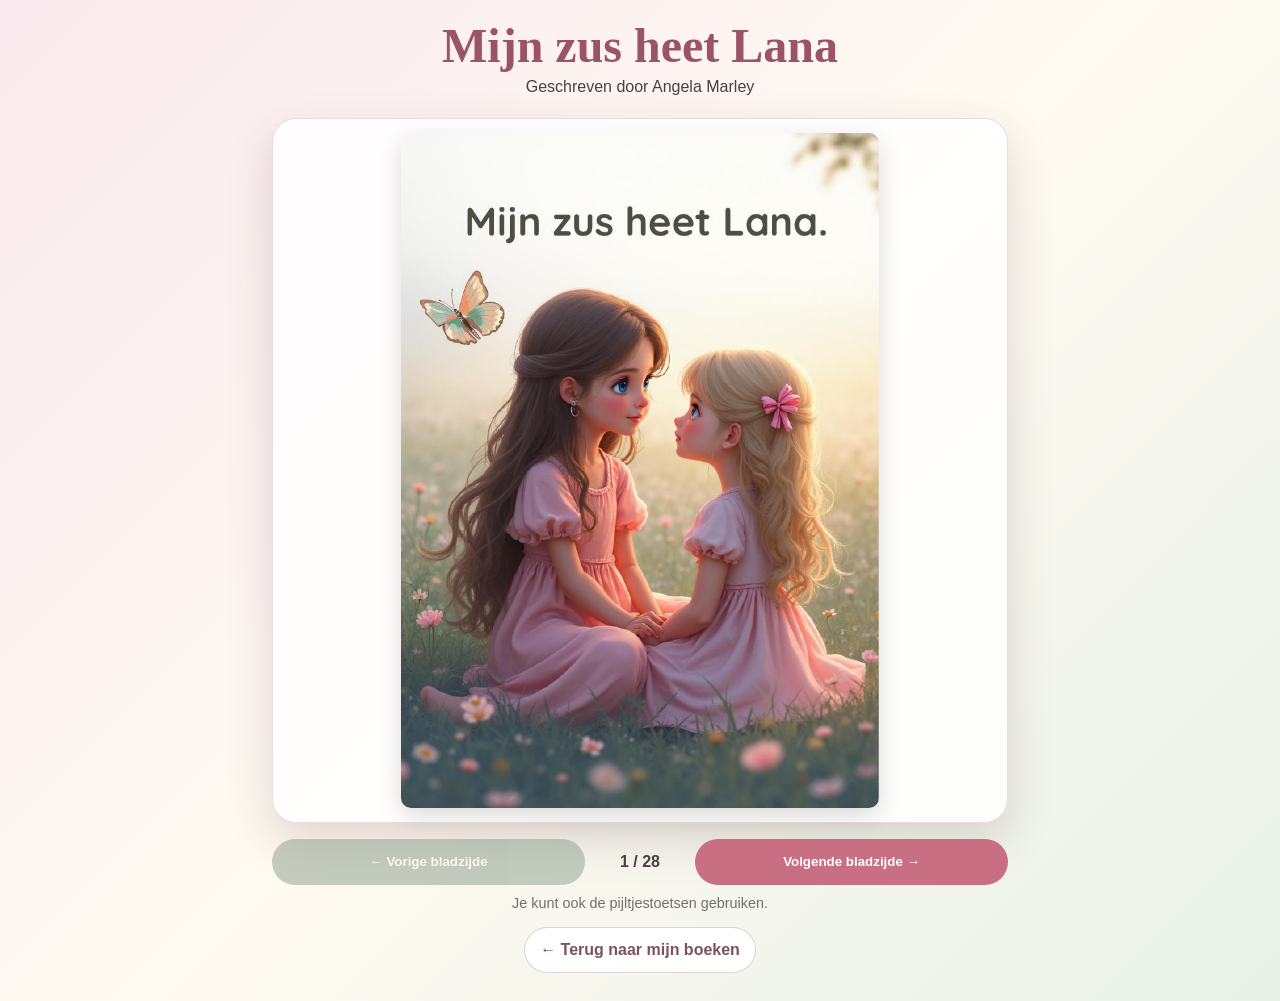
==== boeken/mijn-zus-heet-lana/index.html @ 4661b955 "online boeklezer toegevoegd voor mijn zus heet lana" ====
<!doctype html>
<html lang="nl">
<head>
  <meta charset="utf-8">
  <meta name="viewport" content="width=device-width,initial-scale=1">
  <title>Mijn zus heet Lana | Online lezen</title>
  <style>
    *{box-sizing:border-box}
    body{margin:0;min-height:100vh;font-family:Arial,sans-serif;color:#4b3f43;background:linear-gradient(135deg,#f9e9ee,#fffaf2,#e8f1e7)}
    header{padding:18px 16px 10px;text-align:center}
    h1{margin:0;font-family:Georgia,serif;color:#9b5368;font-size:clamp(1.8rem,5vw,3rem)}
    .subtitle{margin:.3rem 0 0}
    .reader{width:min(760px,96vw);margin:0 auto;padding:12px 12px 28px}
    .page-frame{display:flex;justify-content:center;align-items:center;min-height:55vh;padding:14px;border:1px solid rgba(157,102,116,.22);border-radius:24px;background:rgba(255,255,255,.84);box-shadow:0 18px 45px rgba(91,58,67,.18)}
    #pageImage{display:block;width:auto;max-width:100%;max-height:75vh;border-radius:10px;box-shadow:0 8px 24px rgba(0,0,0,.14)}
    .controls{display:grid;grid-template-columns:1fr auto 1fr;gap:10px;align-items:center;margin-top:16px}
    button,a.back{min-height:46px;padding:11px 15px;border:0;border-radius:999px;font-weight:700;text-decoration:none;cursor:pointer}
    button{color:white;background:#6f8975}
    button:last-child{background:#c96f83}
    button:disabled{opacity:.4;cursor:not-allowed}
    .counter{min-width:90px;text-align:center;font-weight:700}
    .back-row{text-align:center;margin-top:16px}
    a.back{display:inline-flex;align-items:center;color:#7c5260;background:white;border:1px solid rgba(124,82,96,.25)}
    .hint{text-align:center;font-size:.9rem;opacity:.75;margin-top:10px}
    @media(max-width:560px){.controls{grid-template-columns:1fr 1fr}.counter{grid-column:1/-1;grid-row:1}#pageImage{max-height:68vh}}
  </style>
</head>
<body>
  <header>
    <h1>Mijn zus heet Lana</h1>
    <p class="subtitle">Geschreven door Angela Marley</p>
  </header>
  <main class="reader">
    <div class="page-frame">
      <img id="pageImage" src="page-01.jpg" alt="Bladzijde 1 van Mijn zus heet Lana">
    </div>
    <div class="controls">
      <button id="previous" type="button">← Vorige bladzijde</button>
      <div class="counter"><span id="current">1</span> / 28</div>
      <button id="next" type="button">Volgende bladzijde →</button>
    </div>
    <p class="hint">Je kunt ook de pijltjestoetsen gebruiken.</p>
    <div class="back-row"><a class="back" href="../../index.html#boeken">← Terug naar mijn boeken</a></div>
  </main>
  <script>
    const totalPages=28;
    let currentPage=1;
    const image=document.getElementById('pageImage');
    const current=document.getElementById('current');
    const previous=document.getElementById('previous');
    const next=document.getElementById('next');
    const filename=page=>`page-${String(page).padStart(2,'0')}.jpg`;
    function showPage(page){
      currentPage=Math.max(1,Math.min(totalPages,page));
      image.src=filename(currentPage);
      image.alt=`Bladzijde ${currentPage} van Mijn zus heet Lana`;
      current.textContent=currentPage;
      previous.disabled=currentPage===1;
      next.disabled=currentPage===totalPages;
      if(currentPage<totalPages){const preload=new Image();preload.src=filename(currentPage+1)}
      window.scrollTo({top:0,behavior:'smooth'});
    }
    previous.addEventListener('click',()=>showPage(currentPage-1));
    next.addEventListener('click',()=>showPage(currentPage+1));
    document.addEventListener('keydown',event=>{
      if(event.key==='ArrowLeft')showPage(currentPage-1);
      if(event.key==='ArrowRight')showPage(currentPage+1);
    });
    showPage(1);
  </script>
</body>
</html>
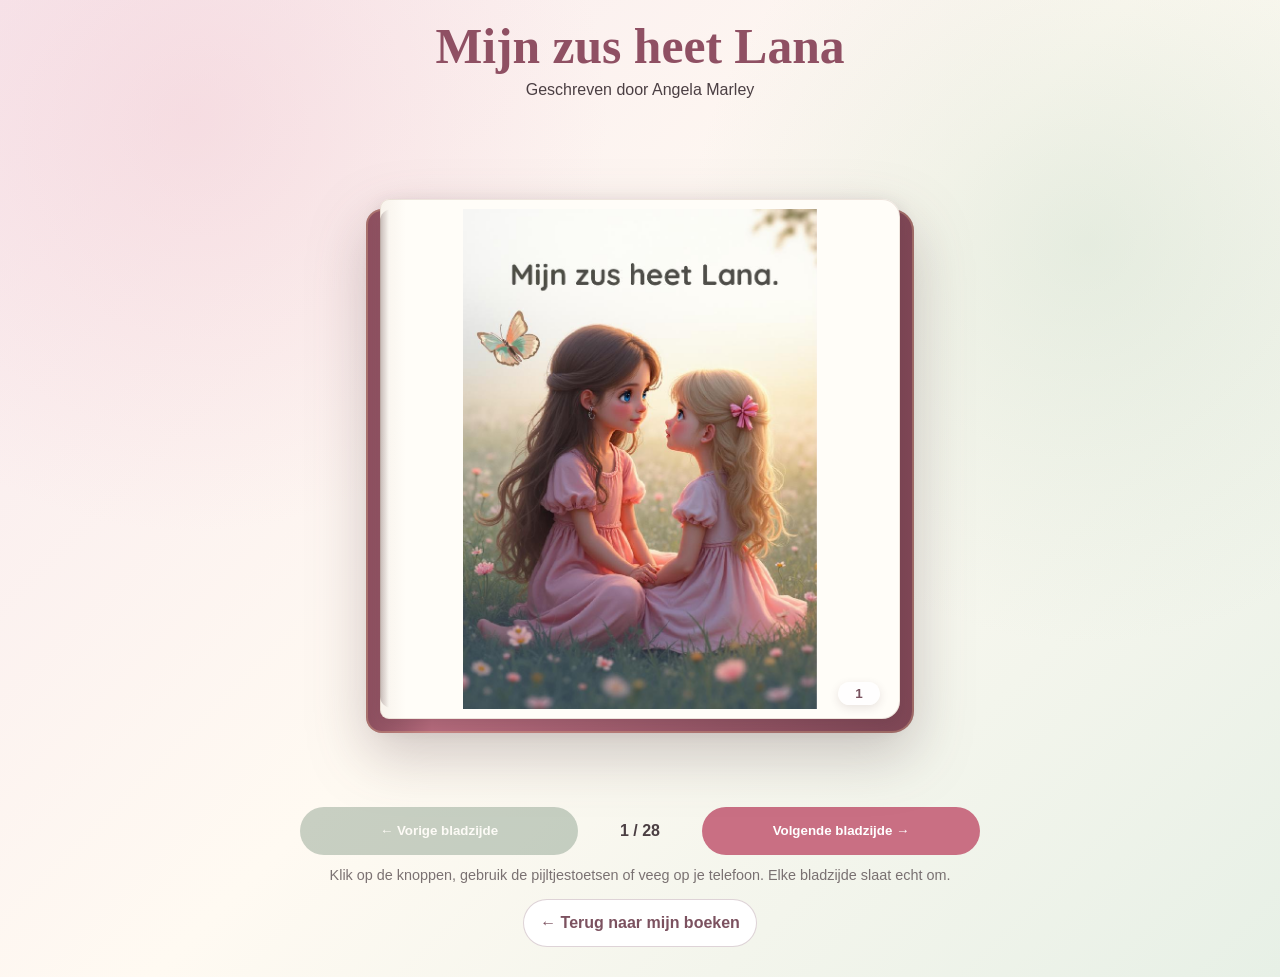
==== commit c322a021: "boeklezer met bladeranimatie toegevoegd" ====
--- a/boeken/mijn-zus-heet-lana/index.html
+++ b/boeken/mijn-zus-heet-lana/index.html
@@ -6,67 +6,55 @@
   <title>Mijn zus heet Lana | Online lezen</title>
   <style>
     *{box-sizing:border-box}
-    body{margin:0;min-height:100vh;font-family:Arial,sans-serif;color:#4b3f43;background:linear-gradient(135deg,#f9e9ee,#fffaf2,#e8f1e7)}
-    header{padding:18px 16px 10px;text-align:center}
-    h1{margin:0;font-family:Georgia,serif;color:#9b5368;font-size:clamp(1.8rem,5vw,3rem)}
-    .subtitle{margin:.3rem 0 0}
-    .reader{width:min(760px,96vw);margin:0 auto;padding:12px 12px 28px}
-    .page-frame{display:flex;justify-content:center;align-items:center;min-height:55vh;padding:14px;border:1px solid rgba(157,102,116,.22);border-radius:24px;background:rgba(255,255,255,.84);box-shadow:0 18px 45px rgba(91,58,67,.18)}
-    #pageImage{display:block;width:auto;max-width:100%;max-height:75vh;border-radius:10px;box-shadow:0 8px 24px rgba(0,0,0,.14)}
-    .controls{display:grid;grid-template-columns:1fr auto 1fr;gap:10px;align-items:center;margin-top:16px}
-    button,a.back{min-height:46px;padding:11px 15px;border:0;border-radius:999px;font-weight:700;text-decoration:none;cursor:pointer}
-    button{color:white;background:#6f8975}
-    button:last-child{background:#c96f83}
-    button:disabled{opacity:.4;cursor:not-allowed}
-    .counter{min-width:90px;text-align:center;font-weight:700}
-    .back-row{text-align:center;margin-top:16px}
+    :root{--rose:#c96f83;--deep:#8f5063;--sage:#6f8975;--paper:#fffdf8;--ink:#4b3f43}
+    body{margin:0;min-height:100vh;font-family:Arial,sans-serif;color:var(--ink);background:radial-gradient(circle at 15% 12%,rgba(238,190,202,.35),transparent 26rem),radial-gradient(circle at 85% 25%,rgba(190,214,193,.35),transparent 25rem),linear-gradient(135deg,#f8e8ed,#fffaf2,#e7f0e6);overflow-x:hidden}
+    header{padding:18px 16px 6px;text-align:center}
+    h1{margin:0;color:var(--deep);font-family:Georgia,serif;font-size:clamp(1.9rem,5vw,3.1rem)}
+    .subtitle{margin:.35rem 0 0}
+    .reader{width:min(900px,96vw);margin:0 auto;padding:12px 12px 30px}
+    .book-stage{position:relative;perspective:1800px;min-height:min(76vh,760px);display:flex;align-items:center;justify-content:center;padding:20px 10px}
+    .book{position:relative;width:min(520px,88vw);aspect-ratio:1/1;transform-style:preserve-3d;filter:drop-shadow(0 22px 28px rgba(73,47,54,.25))}
+    .book::before{content:"";position:absolute;z-index:-1;left:-14px;right:-14px;top:10px;bottom:-14px;border-radius:16px 22px 22px 16px;background:linear-gradient(90deg,#8c4f5f,#b96d7f 12%,#7f4756);box-shadow:inset 0 0 0 2px rgba(255,215,150,.25)}
+    .book::after{content:"";position:absolute;z-index:5;top:2%;bottom:2%;left:0;width:18px;pointer-events:none;background:linear-gradient(90deg,rgba(69,40,46,.28),rgba(255,255,255,.08),transparent);border-radius:12px 0 0 12px}
+    .page{position:absolute;inset:0;display:flex;align-items:center;justify-content:center;padding:10px;border-radius:9px 18px 18px 9px;background:linear-gradient(90deg,rgba(165,121,87,.08),transparent 5%),var(--paper);box-shadow:inset 0 0 0 1px rgba(150,105,83,.16),0 7px 18px rgba(50,30,35,.16);transform-origin:left center;transform-style:preserve-3d;backface-visibility:hidden;overflow:hidden}
+    .page img{display:block;width:100%;height:100%;object-fit:contain;border-radius:6px 13px 13px 6px;user-select:none;-webkit-user-drag:none}
+    .page.turn-next{animation:turnNext .72s cubic-bezier(.55,.05,.2,1) forwards;z-index:10}
+    .page.turn-prev{transform:rotateY(-180deg);animation:turnPrev .72s cubic-bezier(.55,.05,.2,1) forwards;z-index:10}
+    @keyframes turnNext{0%{transform:rotateY(0deg)}45%{box-shadow:-22px 8px 30px rgba(40,23,28,.28)}100%{transform:rotateY(-180deg)}}
+    @keyframes turnPrev{0%{transform:rotateY(-180deg)}55%{box-shadow:-22px 8px 30px rgba(40,23,28,.28)}100%{transform:rotateY(0deg)}}
+    .page-number{position:absolute;right:20px;bottom:14px;z-index:20;min-width:42px;padding:4px 9px;border-radius:999px;text-align:center;font-weight:700;font-size:.84rem;color:#78515e;background:rgba(255,255,255,.83);box-shadow:0 3px 10px rgba(70,44,51,.12)}
+    .controls{display:grid;grid-template-columns:1fr auto 1fr;gap:12px;align-items:center;width:min(680px,100%);margin:6px auto 0}
+    button,a.back{min-height:48px;padding:11px 16px;border:0;border-radius:999px;font-weight:700;text-decoration:none;cursor:pointer;transition:transform .18s ease,filter .18s ease}
+    button:hover:not(:disabled),a.back:hover{transform:translateY(-2px);filter:brightness(1.04)}
+    button{color:white;background:var(--sage)}button:last-child{background:var(--rose)}button:disabled{opacity:.38;cursor:not-allowed}
+    .counter{min-width:100px;text-align:center;font-weight:700}.hint{margin:12px 0 0;text-align:center;font-size:.9rem;opacity:.72}.back-row{text-align:center;margin-top:16px}
     a.back{display:inline-flex;align-items:center;color:#7c5260;background:white;border:1px solid rgba(124,82,96,.25)}
-    .hint{text-align:center;font-size:.9rem;opacity:.75;margin-top:10px}
-    @media(max-width:560px){.controls{grid-template-columns:1fr 1fr}.counter{grid-column:1/-1;grid-row:1}#pageImage{max-height:68vh}}
+    @media(max-width:600px){.book-stage{min-height:64vh;padding:8px 4px}.book{width:min(92vw,470px)}.controls{grid-template-columns:1fr 1fr}.counter{grid-column:1/-1;grid-row:1}.page-number{right:14px;bottom:10px}}
+    @media(prefers-reduced-motion:reduce){.page.turn-next,.page.turn-prev{animation-duration:.01ms}*{scroll-behavior:auto!important}}
   </style>
 </head>
 <body>
-  <header>
-    <h1>Mijn zus heet Lana</h1>
-    <p class="subtitle">Geschreven door Angela Marley</p>
-  </header>
+  <header><h1>Mijn zus heet Lana</h1><p class="subtitle">Geschreven door Angela Marley</p></header>
   <main class="reader">
-    <div class="page-frame">
-      <img id="pageImage" src="page-01.jpg" alt="Bladzijde 1 van Mijn zus heet Lana">
-    </div>
-    <div class="controls">
-      <button id="previous" type="button">← Vorige bladzijde</button>
-      <div class="counter"><span id="current">1</span> / 28</div>
-      <button id="next" type="button">Volgende bladzijde →</button>
-    </div>
-    <p class="hint">Je kunt ook de pijltjestoetsen gebruiken.</p>
+    <section class="book-stage" aria-label="Digitale boeklezer">
+      <div class="book" id="book"><div class="page" id="page"><img id="pageImage" src="page-01.jpg" alt="Bladzijde 1 van Mijn zus heet Lana"><span class="page-number">1</span></div></div>
+    </section>
+    <div class="controls"><button id="previous" type="button">← Vorige bladzijde</button><div class="counter"><span id="current">1</span> / 28</div><button id="next" type="button">Volgende bladzijde →</button></div>
+    <p class="hint">Klik op de knoppen, gebruik de pijltjestoetsen of veeg op je telefoon. Elke bladzijde slaat echt om.</p>
     <div class="back-row"><a class="back" href="../../index.html#boeken">← Terug naar mijn boeken</a></div>
   </main>
   <script>
-    const totalPages=28;
-    let currentPage=1;
-    const image=document.getElementById('pageImage');
-    const current=document.getElementById('current');
-    const previous=document.getElementById('previous');
-    const next=document.getElementById('next');
-    const filename=page=>`page-${String(page).padStart(2,'0')}.jpg`;
-    function showPage(page){
-      currentPage=Math.max(1,Math.min(totalPages,page));
-      image.src=filename(currentPage);
-      image.alt=`Bladzijde ${currentPage} van Mijn zus heet Lana`;
-      current.textContent=currentPage;
-      previous.disabled=currentPage===1;
-      next.disabled=currentPage===totalPages;
-      if(currentPage<totalPages){const preload=new Image();preload.src=filename(currentPage+1)}
-      window.scrollTo({top:0,behavior:'smooth'});
-    }
-    previous.addEventListener('click',()=>showPage(currentPage-1));
-    next.addEventListener('click',()=>showPage(currentPage+1));
-    document.addEventListener('keydown',event=>{
-      if(event.key==='ArrowLeft')showPage(currentPage-1);
-      if(event.key==='ArrowRight')showPage(currentPage+1);
-    });
-    showPage(1);
+    const totalPages=28;let currentPage=1;let busy=false;
+    const book=document.getElementById('book');let page=document.getElementById('page');
+    const current=document.getElementById('current'),previous=document.getElementById('previous'),next=document.getElementById('next');
+    const filename=n=>`page-${String(n).padStart(2,'0')}.jpg`;
+    function updateControls(){current.textContent=currentPage;previous.disabled=busy||currentPage===1;next.disabled=busy||currentPage===totalPages}
+    function makePage(n){const el=document.createElement('div');el.className='page';el.innerHTML=`<img src="${filename(n)}" alt="Bladzijde ${n} van Mijn zus heet Lana"><span class="page-number">${n}</span>`;return el}
+    function turn(direction){if(busy)return;const target=currentPage+direction;if(target<1||target>totalPages)return;busy=true;updateControls();const incoming=makePage(target);book.appendChild(incoming);if(direction>0){incoming.style.zIndex='1';page.style.zIndex='10';page.classList.add('turn-next')}else{incoming.style.zIndex='10';incoming.classList.add('turn-prev');page.style.zIndex='1'}setTimeout(()=>{page.remove();page=incoming;page.classList.remove('turn-next','turn-prev');page.style.transform='';page.style.zIndex='';currentPage=target;busy=false;updateControls();if(currentPage<totalPages){const i=new Image();i.src=filename(currentPage+1)}if(currentPage>1){const i=new Image();i.src=filename(currentPage-1)}},740)}
+    previous.addEventListener('click',()=>turn(-1));next.addEventListener('click',()=>turn(1));
+    document.addEventListener('keydown',e=>{if(e.key==='ArrowLeft')turn(-1);if(e.key==='ArrowRight')turn(1)});
+    let touchStartX=null;book.addEventListener('touchstart',e=>{touchStartX=e.changedTouches[0].clientX},{passive:true});book.addEventListener('touchend',e=>{if(touchStartX===null)return;const d=e.changedTouches[0].clientX-touchStartX;if(Math.abs(d)>45)turn(d<0?1:-1);touchStartX=null},{passive:true});
+    updateControls();
   </script>
 </body>
-</html>+</html>
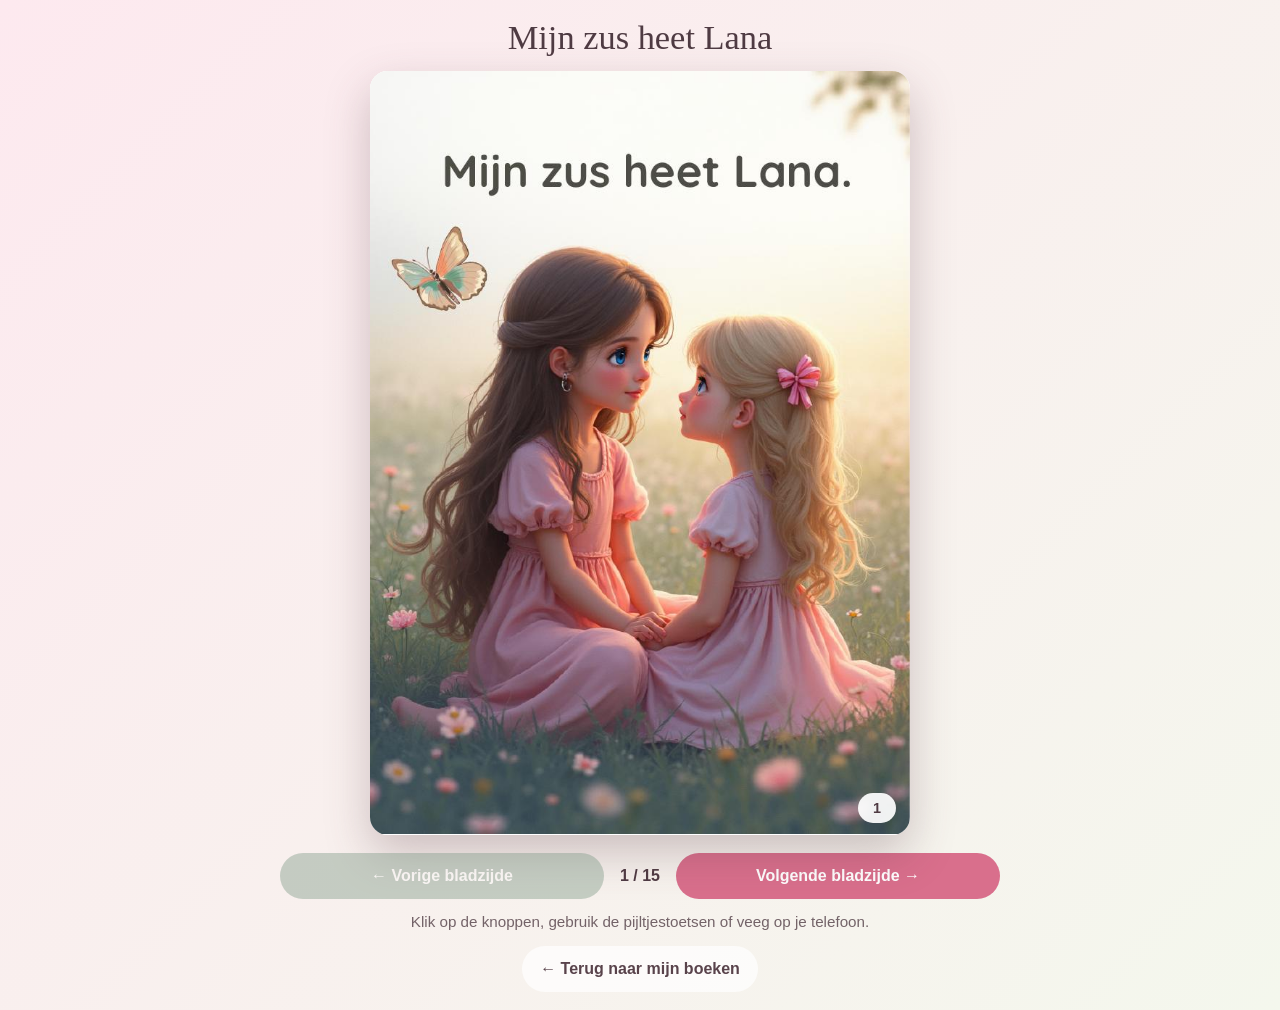
==== commit e333b2de: "lana zonder vlinder pagina" ====
--- a/boeken/mijn-zus-heet-lana/index.html
+++ b/boeken/mijn-zus-heet-lana/index.html
@@ -5,55 +5,216 @@
   <meta name="viewport" content="width=device-width,initial-scale=1">
   <title>Mijn zus heet Lana | Online lezen</title>
   <style>
-    *{box-sizing:border-box}
-    :root{--rose:#c96f83;--deep:#8f5063;--sage:#6f8975;--paper:#fffdf8;--ink:#4b3f43}
-    body{margin:0;min-height:100vh;font-family:Arial,sans-serif;color:var(--ink);background:radial-gradient(circle at 15% 12%,rgba(238,190,202,.35),transparent 26rem),radial-gradient(circle at 85% 25%,rgba(190,214,193,.35),transparent 25rem),linear-gradient(135deg,#f8e8ed,#fffaf2,#e7f0e6);overflow-x:hidden}
-    header{padding:18px 16px 6px;text-align:center}
-    h1{margin:0;color:var(--deep);font-family:Georgia,serif;font-size:clamp(1.9rem,5vw,3.1rem)}
-    .subtitle{margin:.35rem 0 0}
-    .reader{width:min(900px,96vw);margin:0 auto;padding:12px 12px 30px}
-    .book-stage{position:relative;perspective:1800px;min-height:min(76vh,760px);display:flex;align-items:center;justify-content:center;padding:20px 10px}
-    .book{position:relative;width:min(520px,88vw);aspect-ratio:1/1;transform-style:preserve-3d;filter:drop-shadow(0 22px 28px rgba(73,47,54,.25))}
-    .book::before{content:"";position:absolute;z-index:-1;left:-14px;right:-14px;top:10px;bottom:-14px;border-radius:16px 22px 22px 16px;background:linear-gradient(90deg,#8c4f5f,#b96d7f 12%,#7f4756);box-shadow:inset 0 0 0 2px rgba(255,215,150,.25)}
-    .book::after{content:"";position:absolute;z-index:5;top:2%;bottom:2%;left:0;width:18px;pointer-events:none;background:linear-gradient(90deg,rgba(69,40,46,.28),rgba(255,255,255,.08),transparent);border-radius:12px 0 0 12px}
-    .page{position:absolute;inset:0;display:flex;align-items:center;justify-content:center;padding:10px;border-radius:9px 18px 18px 9px;background:linear-gradient(90deg,rgba(165,121,87,.08),transparent 5%),var(--paper);box-shadow:inset 0 0 0 1px rgba(150,105,83,.16),0 7px 18px rgba(50,30,35,.16);transform-origin:left center;transform-style:preserve-3d;backface-visibility:hidden;overflow:hidden}
-    .page img{display:block;width:100%;height:100%;object-fit:contain;border-radius:6px 13px 13px 6px;user-select:none;-webkit-user-drag:none}
-    .page.turn-next{animation:turnNext .72s cubic-bezier(.55,.05,.2,1) forwards;z-index:10}
-    .page.turn-prev{transform:rotateY(-180deg);animation:turnPrev .72s cubic-bezier(.55,.05,.2,1) forwards;z-index:10}
-    @keyframes turnNext{0%{transform:rotateY(0deg)}45%{box-shadow:-22px 8px 30px rgba(40,23,28,.28)}100%{transform:rotateY(-180deg)}}
-    @keyframes turnPrev{0%{transform:rotateY(-180deg)}55%{box-shadow:-22px 8px 30px rgba(40,23,28,.28)}100%{transform:rotateY(0deg)}}
-    .page-number{position:absolute;right:20px;bottom:14px;z-index:20;min-width:42px;padding:4px 9px;border-radius:999px;text-align:center;font-weight:700;font-size:.84rem;color:#78515e;background:rgba(255,255,255,.83);box-shadow:0 3px 10px rgba(70,44,51,.12)}
-    .controls{display:grid;grid-template-columns:1fr auto 1fr;gap:12px;align-items:center;width:min(680px,100%);margin:6px auto 0}
-    button,a.back{min-height:48px;padding:11px 16px;border:0;border-radius:999px;font-weight:700;text-decoration:none;cursor:pointer;transition:transform .18s ease,filter .18s ease}
-    button:hover:not(:disabled),a.back:hover{transform:translateY(-2px);filter:brightness(1.04)}
-    button{color:white;background:var(--sage)}button:last-child{background:var(--rose)}button:disabled{opacity:.38;cursor:not-allowed}
-    .counter{min-width:100px;text-align:center;font-weight:700}.hint{margin:12px 0 0;text-align:center;font-size:.9rem;opacity:.72}.back-row{text-align:center;margin-top:16px}
-    a.back{display:inline-flex;align-items:center;color:#7c5260;background:white;border:1px solid rgba(124,82,96,.25)}
-    @media(max-width:600px){.book-stage{min-height:64vh;padding:8px 4px}.book{width:min(92vw,470px)}.controls{grid-template-columns:1fr 1fr}.counter{grid-column:1/-1;grid-row:1}.page-number{right:14px;bottom:10px}}
-    @media(prefers-reduced-motion:reduce){.page.turn-next,.page.turn-prev{animation-duration:.01ms}*{scroll-behavior:auto!important}}
+    * { box-sizing: border-box; }
+    html, body { margin: 0; min-height: 100%; }
+    body {
+      font-family: Arial, Helvetica, sans-serif;
+      background: linear-gradient(135deg, #fde9ef 0%, #f4f7ed 100%);
+      color: #4f3b43;
+      padding: 18px;
+    }
+    .reader {
+      width: min(100%, 720px);
+      margin: 0 auto;
+      text-align: center;
+    }
+    h1 {
+      margin: 0 0 14px;
+      font-family: Georgia, "Times New Roman", serif;
+      font-size: clamp(1.45rem, 4vw, 2.15rem);
+      font-weight: 500;
+    }
+    .book {
+      position: relative;
+      width: min(100%, 540px);
+      aspect-ratio: 210 / 297;
+      margin: 0 auto;
+      perspective: 1800px;
+    }
+    .page-shell {
+      position: absolute;
+      inset: 0;
+      border-radius: 18px;
+      background: #fff;
+      box-shadow: 0 18px 45px rgba(91, 58, 67, .28);
+      overflow: hidden;
+      transform-style: preserve-3d;
+    }
+    .page-shell.turn-next {
+      animation: turnNext .55s ease-in-out;
+      transform-origin: left center;
+    }
+    .page-shell.turn-prev {
+      animation: turnPrev .55s ease-in-out;
+      transform-origin: right center;
+    }
+    @keyframes turnNext {
+      0% { transform: rotateY(0deg); }
+      48% { transform: rotateY(-82deg); }
+      52% { transform: rotateY(-82deg); }
+      100% { transform: rotateY(0deg); }
+    }
+    @keyframes turnPrev {
+      0% { transform: rotateY(0deg); }
+      48% { transform: rotateY(82deg); }
+      52% { transform: rotateY(82deg); }
+      100% { transform: rotateY(0deg); }
+    }
+    #pageImage {
+      width: 100%;
+      height: 100%;
+      display: block;
+      object-fit: contain;
+      background: #fff;
+    }
+    .page-number {
+      position: absolute;
+      right: 14px;
+      bottom: 12px;
+      min-width: 38px;
+      padding: 7px 10px;
+      border-radius: 999px;
+      background: rgba(255,255,255,.92);
+      box-shadow: 0 4px 14px rgba(0,0,0,.12);
+      font-weight: 700;
+      font-size: .9rem;
+    }
+    .controls {
+      display: grid;
+      grid-template-columns: 1fr auto 1fr;
+      gap: 16px;
+      align-items: center;
+      margin-top: 18px;
+    }
+    button, .back-link {
+      border: 0;
+      border-radius: 999px;
+      padding: 14px 18px;
+      font: inherit;
+      font-weight: 700;
+      text-decoration: none;
+      cursor: pointer;
+    }
+    button:first-child { background: #7f9a87; color: white; }
+    button:last-child { background: #d96f8c; color: white; }
+    button:disabled { opacity: .42; cursor: not-allowed; }
+    #counter { font-weight: 700; white-space: nowrap; }
+    .help { margin: 14px 0 0; font-size: .95rem; opacity: .78; }
+    .back-link {
+      display: inline-block;
+      margin-top: 16px;
+      background: rgba(255,255,255,.72);
+      color: #59434b;
+    }
+    @media (max-width: 560px) {
+      body { padding: 10px; }
+      .controls { grid-template-columns: 1fr 1fr; }
+      #counter { grid-column: 1 / -1; grid-row: 1; }
+      button { padding: 13px 10px; }
+    }
+    @media (prefers-reduced-motion: reduce) {
+      .page-shell.turn-next, .page-shell.turn-prev { animation: none; }
+    }
   </style>
 </head>
 <body>
-  <header><h1>Mijn zus heet Lana</h1><p class="subtitle">Geschreven door Angela Marley</p></header>
   <main class="reader">
-    <section class="book-stage" aria-label="Digitale boeklezer">
-      <div class="book" id="book"><div class="page" id="page"><img id="pageImage" src="page-01.jpg" alt="Bladzijde 1 van Mijn zus heet Lana"><span class="page-number">1</span></div></div>
+    <h1>Mijn zus heet Lana</h1>
+
+    <section class="book" aria-label="Online bladerboek">
+      <div class="page-shell" id="pageShell">
+        <img id="pageImage" src="page-01.jpg" alt="Bladzijde 1 van Mijn zus heet Lana">
+        <span class="page-number" id="pageNumber">1</span>
+      </div>
     </section>
-    <div class="controls"><button id="previous" type="button">← Vorige bladzijde</button><div class="counter"><span id="current">1</span> / 28</div><button id="next" type="button">Volgende bladzijde →</button></div>
-    <p class="hint">Klik op de knoppen, gebruik de pijltjestoetsen of veeg op je telefoon. Elke bladzijde slaat echt om.</p>
-    <div class="back-row"><a class="back" href="../../index.html#boeken">← Terug naar mijn boeken</a></div>
+
+    <nav class="controls" aria-label="Bladzijdebediening">
+      <button id="previousButton" type="button">← Vorige bladzijde</button>
+      <span id="counter">1 / 15</span>
+      <button id="nextButton" type="button">Volgende bladzijde →</button>
+    </nav>
+
+    <p class="help">Klik op de knoppen, gebruik de pijltjestoetsen of veeg op je telefoon.</p>
+    <a class="back-link" href="../../index.html#boeken">← Terug naar mijn boeken</a>
   </main>
+
   <script>
-    const totalPages=28;let currentPage=1;let busy=false;
-    const book=document.getElementById('book');let page=document.getElementById('page');
-    const current=document.getElementById('current'),previous=document.getElementById('previous'),next=document.getElementById('next');
-    const filename=n=>`page-${String(n).padStart(2,'0')}.jpg`;
-    function updateControls(){current.textContent=currentPage;previous.disabled=busy||currentPage===1;next.disabled=busy||currentPage===totalPages}
-    function makePage(n){const el=document.createElement('div');el.className='page';el.innerHTML=`<img src="${filename(n)}" alt="Bladzijde ${n} van Mijn zus heet Lana"><span class="page-number">${n}</span>`;return el}
-    function turn(direction){if(busy)return;const target=currentPage+direction;if(target<1||target>totalPages)return;busy=true;updateControls();const incoming=makePage(target);book.appendChild(incoming);if(direction>0){incoming.style.zIndex='1';page.style.zIndex='10';page.classList.add('turn-next')}else{incoming.style.zIndex='10';incoming.classList.add('turn-prev');page.style.zIndex='1'}setTimeout(()=>{page.remove();page=incoming;page.classList.remove('turn-next','turn-prev');page.style.transform='';page.style.zIndex='';currentPage=target;busy=false;updateControls();if(currentPage<totalPages){const i=new Image();i.src=filename(currentPage+1)}if(currentPage>1){const i=new Image();i.src=filename(currentPage-1)}},740)}
-    previous.addEventListener('click',()=>turn(-1));next.addEventListener('click',()=>turn(1));
-    document.addEventListener('keydown',e=>{if(e.key==='ArrowLeft')turn(-1);if(e.key==='ArrowRight')turn(1)});
-    let touchStartX=null;book.addEventListener('touchstart',e=>{touchStartX=e.changedTouches[0].clientX},{passive:true});book.addEventListener('touchend',e=>{if(touchStartX===null)return;const d=e.changedTouches[0].clientX-touchStartX;if(Math.abs(d)>45)turn(d<0?1:-1);touchStartX=null},{passive:true});
+    const pages = [
+      "page-01.jpg",
+      "page-02.jpg",
+      "page-04.jpg",
+      "page-06.jpg",
+      "page-08.jpg",
+      "page-10.jpg",
+      "page-12.jpg",
+      "page-14.jpg",
+      "page-16.jpg",
+      "page-18.jpg",
+      "page-20.jpg",
+      "page-22.jpg",
+      "page-24.jpg",
+      "page-26.jpg",
+      "page-28.jpg"
+    ];
+
+    const pageImage = document.getElementById("pageImage");
+    const pageShell = document.getElementById("pageShell");
+    const pageNumber = document.getElementById("pageNumber");
+    const counter = document.getElementById("counter");
+    const previousButton = document.getElementById("previousButton");
+    const nextButton = document.getElementById("nextButton");
+
+    let currentIndex = 0;
+    let isTurning = false;
+    let touchStartX = null;
+
+    function updateControls() {
+      pageNumber.textContent = String(currentIndex + 1);
+      counter.textContent = `${currentIndex + 1} / ${pages.length}`;
+      previousButton.disabled = currentIndex === 0;
+      nextButton.disabled = currentIndex === pages.length - 1;
+    }
+
+    function showPage(newIndex, direction) {
+      if (isTurning || newIndex < 0 || newIndex >= pages.length || newIndex === currentIndex) return;
+      isTurning = true;
+
+      const animationClass = direction === "previous" ? "turn-prev" : "turn-next";
+      pageShell.classList.add(animationClass);
+
+      window.setTimeout(() => {
+        currentIndex = newIndex;
+        pageImage.src = pages[currentIndex];
+        pageImage.alt = `Bladzijde ${currentIndex + 1} van Mijn zus heet Lana`;
+        updateControls();
+      }, 275);
+
+      window.setTimeout(() => {
+        pageShell.classList.remove(animationClass);
+        isTurning = false;
+      }, 560);
+    }
+
+    previousButton.addEventListener("click", () => showPage(currentIndex - 1, "previous"));
+    nextButton.addEventListener("click", () => showPage(currentIndex + 1, "next"));
+
+    document.addEventListener("keydown", event => {
+      if (event.key === "ArrowLeft") showPage(currentIndex - 1, "previous");
+      if (event.key === "ArrowRight") showPage(currentIndex + 1, "next");
+    });
+
+    pageShell.addEventListener("touchstart", event => {
+      touchStartX = event.changedTouches[0].clientX;
+    }, { passive: true });
+
+    pageShell.addEventListener("touchend", event => {
+      if (touchStartX === null) return;
+      const distance = event.changedTouches[0].clientX - touchStartX;
+      if (distance > 45) showPage(currentIndex - 1, "previous");
+      if (distance < -45) showPage(currentIndex + 1, "next");
+      touchStartX = null;
+    }, { passive: true });
+
     updateControls();
   </script>
 </body>
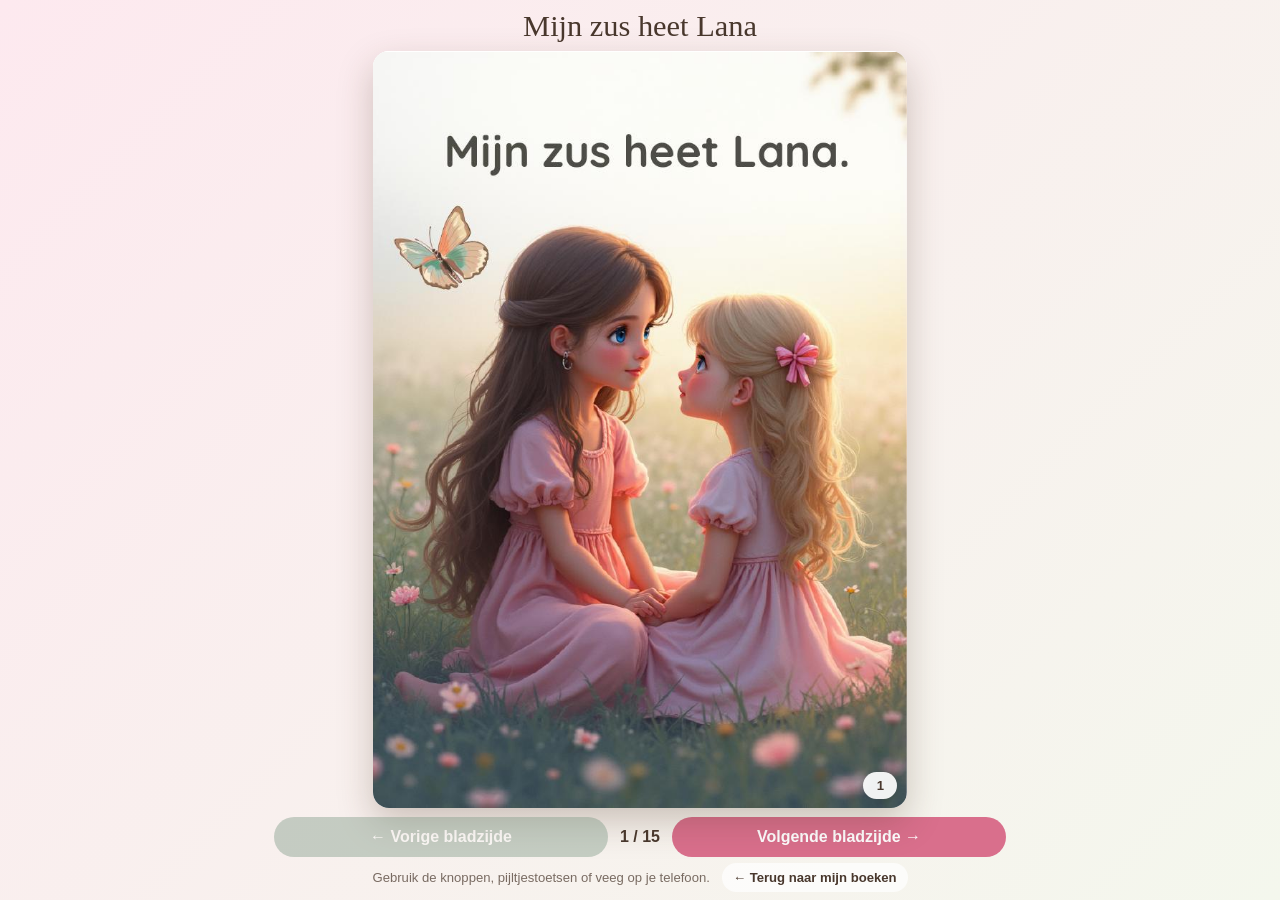
==== commit 024d53ec: "Update index.html" ====
--- a/boeken/mijn-zus-heet-lana/index.html
+++ b/boeken/mijn-zus-heet-lana/index.html
@@ -1,145 +1,140 @@
 <!doctype html>
 <html lang="nl">
 <head>
-  <meta charset="utf-8">
-  <meta name="viewport" content="width=device-width,initial-scale=1">
-  <title>Mijn zus heet Lana | Online lezen</title>
-  <style>
-    * { box-sizing: border-box; }
-    html, body { margin: 0; min-height: 100%; }
-    body {
-      font-family: Arial, Helvetica, sans-serif;
-      background: linear-gradient(135deg, #fde9ef 0%, #f4f7ed 100%);
-      color: #4f3b43;
-      padding: 18px;
-    }
-    .reader {
-      width: min(100%, 720px);
-      margin: 0 auto;
-      text-align: center;
-    }
-    h1 {
-      margin: 0 0 14px;
-      font-family: Georgia, "Times New Roman", serif;
-      font-size: clamp(1.45rem, 4vw, 2.15rem);
-      font-weight: 500;
-    }
-    .book {
-      position: relative;
-      width: min(100%, 540px);
-      aspect-ratio: 210 / 297;
-      margin: 0 auto;
-      perspective: 1800px;
-    }
-    .page-shell {
-      position: absolute;
-      inset: 0;
-      border-radius: 18px;
-      background: #fff;
-      box-shadow: 0 18px 45px rgba(91, 58, 67, .28);
-      overflow: hidden;
-      transform-style: preserve-3d;
-    }
-    .page-shell.turn-next {
-      animation: turnNext .55s ease-in-out;
-      transform-origin: left center;
-    }
-    .page-shell.turn-prev {
-      animation: turnPrev .55s ease-in-out;
-      transform-origin: right center;
-    }
-    @keyframes turnNext {
-      0% { transform: rotateY(0deg); }
-      48% { transform: rotateY(-82deg); }
-      52% { transform: rotateY(-82deg); }
-      100% { transform: rotateY(0deg); }
-    }
-    @keyframes turnPrev {
-      0% { transform: rotateY(0deg); }
-      48% { transform: rotateY(82deg); }
-      52% { transform: rotateY(82deg); }
-      100% { transform: rotateY(0deg); }
-    }
-    #pageImage {
-      width: 100%;
-      height: 100%;
-      display: block;
-      object-fit: contain;
-      background: #fff;
-    }
-    .page-number {
-      position: absolute;
-      right: 14px;
-      bottom: 12px;
-      min-width: 38px;
-      padding: 7px 10px;
-      border-radius: 999px;
-      background: rgba(255,255,255,.92);
-      box-shadow: 0 4px 14px rgba(0,0,0,.12);
-      font-weight: 700;
-      font-size: .9rem;
-    }
-    .controls {
-      display: grid;
-      grid-template-columns: 1fr auto 1fr;
-      gap: 16px;
-      align-items: center;
-      margin-top: 18px;
-    }
-    button, .back-link {
-      border: 0;
-      border-radius: 999px;
-      padding: 14px 18px;
-      font: inherit;
-      font-weight: 700;
-      text-decoration: none;
-      cursor: pointer;
-    }
-    button:first-child { background: #7f9a87; color: white; }
-    button:last-child { background: #d96f8c; color: white; }
-    button:disabled { opacity: .42; cursor: not-allowed; }
-    #counter { font-weight: 700; white-space: nowrap; }
-    .help { margin: 14px 0 0; font-size: .95rem; opacity: .78; }
-    .back-link {
-      display: inline-block;
-      margin-top: 16px;
-      background: rgba(255,255,255,.72);
-      color: #59434b;
-    }
-    @media (max-width: 560px) {
-      body { padding: 10px; }
-      .controls { grid-template-columns: 1fr 1fr; }
-      #counter { grid-column: 1 / -1; grid-row: 1; }
-      button { padding: 13px 10px; }
-    }
-    @media (prefers-reduced-motion: reduce) {
-      .page-shell.turn-next, .page-shell.turn-prev { animation: none; }
-    }
-  </style>
+<meta charset="utf-8">
+<meta name="viewport" content="width=device-width,initial-scale=1">
+<title>Mijn zus heet Lana | Online lezen</title>
+<style>
+*{box-sizing:border-box}
+html,body{margin:0;min-height:100%;overflow:hidden}
+body{
+  font-family:Arial,Helvetica,sans-serif;
+  background:linear-gradient(135deg,#fde9ef,#f4f7ed);
+  color:#49382d;
+}
+.reader{
+  height:100svh;
+  width:min(100%,760px);
+  margin:0 auto;
+  padding:10px 14px 8px;
+  display:flex;
+  flex-direction:column;
+  text-align:center;
+}
+h1{
+  margin:0 0 8px;
+  font-family:Georgia,"Times New Roman",serif;
+  font-size:clamp(1.25rem,3.2vw,1.9rem);
+  font-weight:500;
+  line-height:1.1;
+  flex:0 0 auto;
+}
+.book-area{
+  flex:1 1 auto;
+  min-height:0;
+  display:flex;
+  align-items:center;
+  justify-content:center;
+}
+.book{
+  position:relative;
+  height:100%;
+  max-height:100%;
+  aspect-ratio:210/297;
+  max-width:100%;
+  perspective:1800px;
+}
+.page-shell{
+  position:absolute;
+  inset:0;
+  border-radius:16px;
+  background:#fff;
+  box-shadow:0 14px 35px rgba(74,50,32,.25);
+  overflow:hidden;
+  transform-style:preserve-3d;
+}
+.page-shell.turn-next{animation:turnNext .55s ease-in-out;transform-origin:left center}
+.page-shell.turn-prev{animation:turnPrev .55s ease-in-out;transform-origin:right center}
+@keyframes turnNext{0%{transform:rotateY(0)}48%{transform:rotateY(-82deg)}52%{transform:rotateY(-82deg)}100%{transform:rotateY(0)}}
+@keyframes turnPrev{0%{transform:rotateY(0)}48%{transform:rotateY(82deg)}52%{transform:rotateY(82deg)}100%{transform:rotateY(0)}}
+#pageImage{width:100%;height:100%;display:block;object-fit:contain;background:#fff}
+.page-number{
+  position:absolute;right:10px;bottom:9px;min-width:34px;padding:6px 9px;
+  border-radius:999px;background:rgba(255,255,255,.92);
+  box-shadow:0 3px 10px rgba(0,0,0,.12);font-weight:700;font-size:.82rem;
+}
+.controls{
+  flex:0 0 auto;
+  display:grid;
+  grid-template-columns:1fr auto 1fr;
+  gap:12px;
+  align-items:center;
+  margin-top:9px;
+}
+button,.back-link{
+  border:0;border-radius:999px;padding:11px 14px;
+  font:inherit;font-weight:700;text-decoration:none;cursor:pointer;
+}
+button:first-child{background:#7f9a87;color:#fff}
+button:last-child{background:#d96f8c;color:#fff}
+button:disabled{opacity:.42;cursor:not-allowed}
+#counter{font-weight:700;white-space:nowrap}
+.footer-line{
+  flex:0 0 auto;
+  display:flex;
+  justify-content:center;
+  align-items:center;
+  gap:12px;
+  margin-top:6px;
+  font-size:.82rem;
+}
+.help{margin:0;opacity:.72}
+.back-link{padding:7px 11px;background:rgba(255,255,255,.72);color:#49382d}
+@media(max-width:560px){
+  .reader{padding:7px 8px 6px}
+  h1{font-size:1.2rem;margin-bottom:5px}
+  .controls{grid-template-columns:1fr 1fr;gap:8px;margin-top:6px}
+  #counter{grid-column:1/-1;grid-row:1}
+  button{padding:10px 8px;font-size:.9rem}
+  .footer-line{margin-top:4px}
+  .help{display:none}
+  .back-link{font-size:.8rem}
+}
+@media(max-height:650px){
+  h1{font-size:1.15rem}
+  .controls{margin-top:5px}
+  button{padding:9px 10px}
+  .footer-line{margin-top:3px}
+  .help{display:none}
+}
+@media(prefers-reduced-motion:reduce){
+  .page-shell.turn-next,.page-shell.turn-prev{animation:none}
+}
+</style>
 </head>
 <body>
-  <main class="reader">
-    <h1>Mijn zus heet Lana</h1>
-
-    <section class="book" aria-label="Online bladerboek">
-      <div class="page-shell" id="pageShell">
-        <img id="pageImage" src="page-01.jpg" alt="Bladzijde 1 van Mijn zus heet Lana">
-        <span class="page-number" id="pageNumber">1</span>
-      </div>
-    </section>
-
-    <nav class="controls" aria-label="Bladzijdebediening">
-      <button id="previousButton" type="button">← Vorige bladzijde</button>
-      <span id="counter">1 / 15</span>
-      <button id="nextButton" type="button">Volgende bladzijde →</button>
-    </nav>
-
-    <p class="help">Klik op de knoppen, gebruik de pijltjestoetsen of veeg op je telefoon.</p>
-    <a class="back-link" href="../../index.html#boeken">← Terug naar mijn boeken</a>
-  </main>
-
-  <script>
-    const pages = [
+<main class="reader">
+<h1>Mijn zus heet Lana</h1>
+<div class="book-area">
+  <section class="book" aria-label="Online bladerboek">
+    <div class="page-shell" id="pageShell">
+      <img id="pageImage" src="page-01.jpg" alt="Bladzijde 1 van Mijn zus heet Lana">
+      <span class="page-number" id="pageNumber">1</span>
+    </div>
+  </section>
+</div>
+<nav class="controls" aria-label="Bladzijdebediening">
+  <button id="previousButton" type="button">← Vorige bladzijde</button>
+  <span id="counter">1 / 15</span>
+  <button id="nextButton" type="button">Volgende bladzijde →</button>
+</nav>
+<div class="footer-line">
+  <p class="help">Gebruik de knoppen, pijltjestoetsen of veeg op je telefoon.</p>
+  <a class="back-link" href="../../index.html#boeken">← Terug naar mijn boeken</a>
+</div>
+</main>
+<script>
+const pages=[
       "page-01.jpg",
       "page-02.jpg",
       "page-04.jpg",
@@ -155,67 +150,48 @@
       "page-24.jpg",
       "page-26.jpg",
       "page-28.jpg"
-    ];
-
-    const pageImage = document.getElementById("pageImage");
-    const pageShell = document.getElementById("pageShell");
-    const pageNumber = document.getElementById("pageNumber");
-    const counter = document.getElementById("counter");
-    const previousButton = document.getElementById("previousButton");
-    const nextButton = document.getElementById("nextButton");
-
-    let currentIndex = 0;
-    let isTurning = false;
-    let touchStartX = null;
-
-    function updateControls() {
-      pageNumber.textContent = String(currentIndex + 1);
-      counter.textContent = `${currentIndex + 1} / ${pages.length}`;
-      previousButton.disabled = currentIndex === 0;
-      nextButton.disabled = currentIndex === pages.length - 1;
-    }
-
-    function showPage(newIndex, direction) {
-      if (isTurning || newIndex < 0 || newIndex >= pages.length || newIndex === currentIndex) return;
-      isTurning = true;
-
-      const animationClass = direction === "previous" ? "turn-prev" : "turn-next";
-      pageShell.classList.add(animationClass);
-
-      window.setTimeout(() => {
-        currentIndex = newIndex;
-        pageImage.src = pages[currentIndex];
-        pageImage.alt = `Bladzijde ${currentIndex + 1} van Mijn zus heet Lana`;
-        updateControls();
-      }, 275);
-
-      window.setTimeout(() => {
-        pageShell.classList.remove(animationClass);
-        isTurning = false;
-      }, 560);
-    }
-
-    previousButton.addEventListener("click", () => showPage(currentIndex - 1, "previous"));
-    nextButton.addEventListener("click", () => showPage(currentIndex + 1, "next"));
-
-    document.addEventListener("keydown", event => {
-      if (event.key === "ArrowLeft") showPage(currentIndex - 1, "previous");
-      if (event.key === "ArrowRight") showPage(currentIndex + 1, "next");
-    });
-
-    pageShell.addEventListener("touchstart", event => {
-      touchStartX = event.changedTouches[0].clientX;
-    }, { passive: true });
-
-    pageShell.addEventListener("touchend", event => {
-      if (touchStartX === null) return;
-      const distance = event.changedTouches[0].clientX - touchStartX;
-      if (distance > 45) showPage(currentIndex - 1, "previous");
-      if (distance < -45) showPage(currentIndex + 1, "next");
-      touchStartX = null;
-    }, { passive: true });
-
+];
+const pageImage=document.getElementById("pageImage");
+const pageShell=document.getElementById("pageShell");
+const pageNumber=document.getElementById("pageNumber");
+const counter=document.getElementById("counter");
+const previousButton=document.getElementById("previousButton");
+const nextButton=document.getElementById("nextButton");
+let currentIndex=0,isTurning=false,touchStartX=null;
+function updateControls(){
+  pageNumber.textContent=String(currentIndex+1);
+  counter.textContent=`${currentIndex+1} / ${pages.length}`;
+  previousButton.disabled=currentIndex===0;
+  nextButton.disabled=currentIndex===pages.length-1;
+}
+function showPage(newIndex,direction){
+  if(isTurning||newIndex<0||newIndex>=pages.length||newIndex===currentIndex)return;
+  isTurning=true;
+  const animationClass=direction==="previous"?"turn-prev":"turn-next";
+  pageShell.classList.add(animationClass);
+  setTimeout(()=>{
+    currentIndex=newIndex;
+    pageImage.src=pages[currentIndex];
+    pageImage.alt=`Bladzijde ${currentIndex+1} van Mijn zus heet Lana`;
     updateControls();
-  </script>
+  },275);
+  setTimeout(()=>{pageShell.classList.remove(animationClass);isTurning=false},560);
+}
+previousButton.addEventListener("click",()=>showPage(currentIndex-1,"previous"));
+nextButton.addEventListener("click",()=>showPage(currentIndex+1,"next"));
+document.addEventListener("keydown",e=>{
+  if(e.key==="ArrowLeft")showPage(currentIndex-1,"previous");
+  if(e.key==="ArrowRight")showPage(currentIndex+1,"next");
+});
+pageShell.addEventListener("touchstart",e=>{touchStartX=e.changedTouches[0].clientX},{passive:true});
+pageShell.addEventListener("touchend",e=>{
+  if(touchStartX===null)return;
+  const d=e.changedTouches[0].clientX-touchStartX;
+  if(d>45)showPage(currentIndex-1,"previous");
+  if(d<-45)showPage(currentIndex+1,"next");
+  touchStartX=null;
+},{passive:true});
+updateControls();
+</script>
 </body>
-</html>
+</html>
